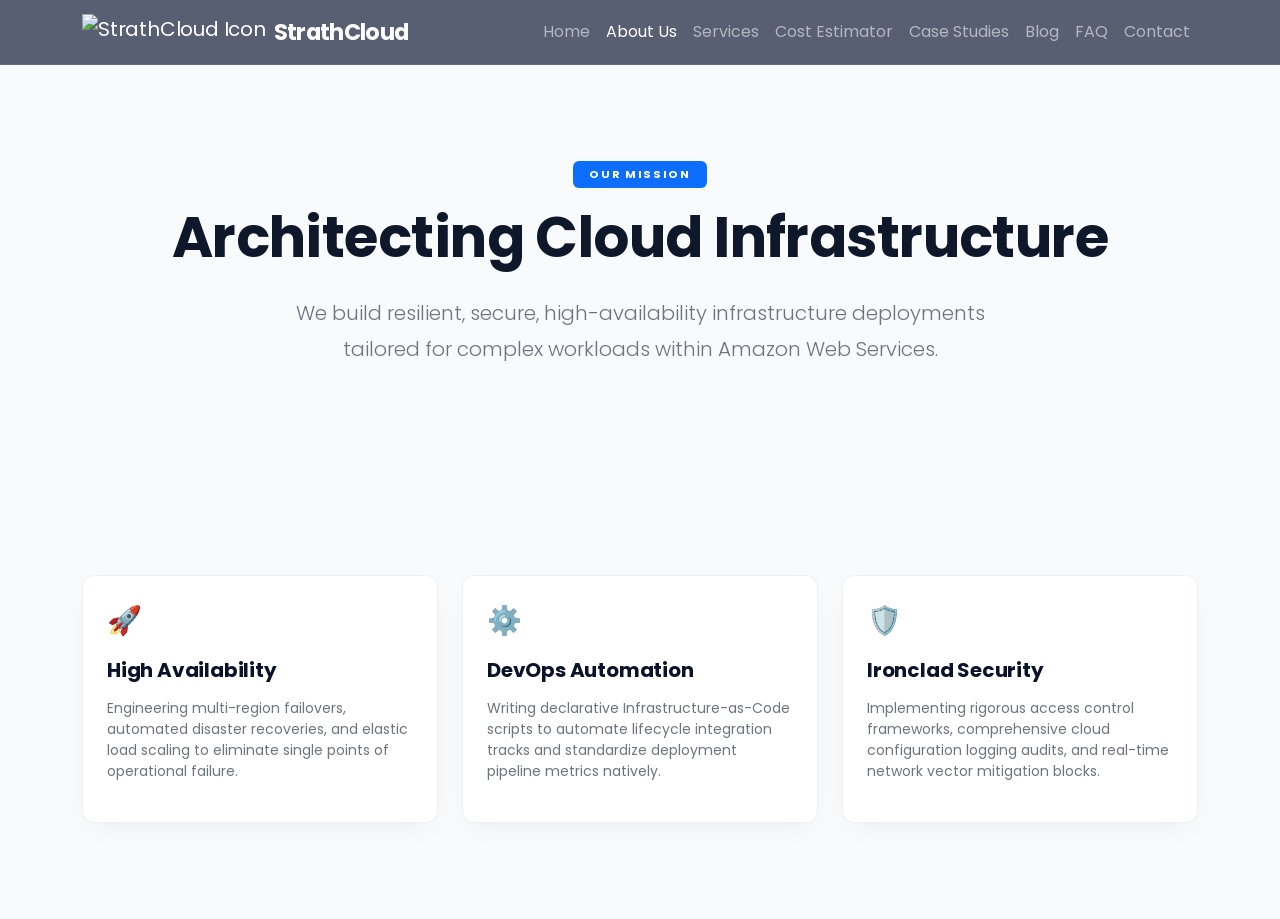
==== pages/about.html @ bdf4755a "feat: html strucuture for the about page" ====
<!DOCTYPE html>
<html lang="en">
<head>
    <meta charset="UTF-8">
    <meta name="viewport" content="width=device-width, initial-scale=1.0">
    <link href="https://cdn.jsdelivr.net/npm/bootstrap@5.3.8/dist/css/bootstrap.min.css" rel="stylesheet" integrity="sha384-sRIl4kxILFvY47J16cr9ZwB07vP4J8+LH7qKQnuqkuIAvNWLzeN8tE5YBujZqJLB" crossorigin="anonymous">
    <link rel="preconnect" href="https://fonts.googleapis.com">
    <link rel="preconnect" href="https://fonts.gstatic.com" crossorigin>
    <link href="https://fonts.googleapis.com/css2?family=Poppins:wght@300;400;500;600;700;800&display=swap" rel="stylesheet">
    <link rel="stylesheet" href="../style.css">
    <title>About Us | StrathCloud</title>
</head>
<body>
    <!-- ==========================================================================
       1. NAVIGATION HEADER BAR (Synced Layout)
       ========================================================================== -->
    <nav class="navbar navbar-expand-lg navbar-dark sticky-top">
        <div class="container">
            <a class="navbar-brand d-flex align-items-center" href="../index.html">
                <!-- Relative path up to root asset folder -->
                <img src="../images/strath-logo-2.png" alt="StrathCloud Icon" class="me-2" style="height: 36px; width: auto;">
                <span class="brand-text">Strath<span class="brand-accent text-primary">Cloud</span></span>
            </a>
            <button class="navbar-toggler" type="button" data-bs-toggle="collapse" data-bs-target="#desktopNavbarLinks">
                <span class="navbar-toggler-icon"></span>
            </button>
            <div class="collapse navbar-collapse" id="desktopNavbarLinks">
                <ul class="navbar-nav ms-auto mb-2 mb-lg-0">
                    <li class="nav-item"><a class="nav-link" href="../index.html">Home</a></li>
                    <li class="nav-item"><a class="nav-link active" href="about.html" aria-current="page">About Us</a></li>
                    <li class="nav-item"><a class="nav-link" href="services.html">Services</a></li>
                    <li class="nav-item"><a class="nav-link" href="calculator.html">Cost Estimator</a></li>
                    <li class="nav-item"><a class="nav-link" href="case-studies.html">Case Studies</a></li>
                    <li class="nav-item"><a class="nav-link" href="blog.html">Blog</a></li>
                    <li class="nav-item"><a class="nav-link" href="faq.html">FAQ</a></li>
                    <li class="nav-item"><a class="nav-link" href="contact.html">Contact</a></li>
                </ul>
            </div>
        </div>
    </nav>
    <!-- ==========================================================================
       2. ABOUT JUMBOTRON HERO HEADER
       ========================================================================== -->
    <header class="about-hero text-center py-5 my-5">
        <div class="container">
            <span class="badge bg-primary px-3 py-2 mb-3 text-uppercase tracking-wider" style="letter-spacing: 0.15em; font-size: 0.7rem;">Our Mission</span>
            <h1 class="display-4 fw-bold mb-4">Architecting Cloud Infrastructure</h1>
            <p class="text-secondary lead mx-auto" style="max-width: 700px; font-weight: 300; line-height: 1.8;">
                We build resilient, secure, high-availability infrastructure deployments tailored for complex workloads within Amazon Web Services.
            </p>
        </div>
    </header>
    <!-- ==========================================================================
       3. CORE PILLARS GRID SECTION
       ========================================================================== -->
    <main class="container my-5 py-5">
        <div class="row g-4 justify-content-center">
            
            <!-- Pillar 1: Engineering -->
            <div class="col-md-4">
                <div class="card bg-secondary bg-opacity-10 border-light border-opacity-10 p-4 h-100 transition-smooth">
                    <div class="pillar-icon mb-3 text-primary fs-3">🚀</div>
                    <h3 class="h5 fw-bold mb-3">High Availability</h3>
                    <p class="text-secondary small line-height-lg">Engineering multi-region failovers, automated disaster recoveries, and elastic load scaling to eliminate single points of operational failure.</p>
                </div>
            </div>

            <!-- Pillar 2: Automation -->
            <div class="col-md-4">
                <div class="card bg-secondary bg-opacity-10 border-light border-opacity-10 p-4 h-100 transition-smooth">
                    <div class="pillar-icon mb-3 text-primary fs-3">⚙️</div>
                    <h3 class="h5 fw-bold mb-3">DevOps Automation</h3>
                    <p class="text-secondary small line-height-lg">Writing declarative Infrastructure-as-Code scripts to automate lifecycle integration tracks and standardize deployment pipeline metrics natively.</p>
                </div>
            </div>

            <!-- Pillar 3: Security -->
            <div class="col-md-4">
                <div class="card bg-secondary bg-opacity-10 border-light border-opacity-10 p-4 h-100 transition-smooth">
                    <div class="pillar-icon mb-3 text-primary fs-3">🛡️</div>
                    <h3 class="h5 fw-bold mb-3">Ironclad Security</h3>
                    <p class="text-secondary small line-height-lg">Implementing rigorous access control frameworks, comprehensive cloud configuration logging audits, and real-time network vector mitigation blocks.</p>
                </div>
            </div>

        </div>
    </main>

    <script src="https://cdn.jsdelivr.net/npm/bootstrap@5.3.8/dist/js/bootstrap.bundle.min.js" integrity="sha384-ENjdO4Dr2bkBIFxQpeoTz1HIcje39Wm4jDKdf19U8gI4ddQ3GYNS7NTKfAdVQSZe" crossorigin="anonymous"></script>
</body>
</html>
---- style.css ----
/* ==========================================================================
   1. DESIGN TOKENS (Variables)
   ========================================================================== */
:root {
    /* Exact Logo Color Extractions */
    --brand-primary: #FFFFFF;       /* Bright Sky Blue from top of the cloud */
    --brand-accent: #00ffe2;        /* Neon Lime Green from the arrow */
    --brand-teal: #00E5FF;          /* Electric Teal from the bottom right of the cloud */
    --brand-dark: #0B132B;          /* Premium Midnight Blue from your logo background */
    
    /* UI Neutrals */
    --brand-light: #f8fafc;         
    --text-main: #0f172a;           
    --card-shadow: 0 10px 30px -15px rgba(11, 19, 43, 0.1);
    --transition-smooth: all 0.25s cubic-bezier(0.4, 0, 0.2, 1);
}
/* ==========================================================================
   2. GLOBAL BODY RESETS & TYPOGRAPHY MATRIX
   ========================================================================== */
body {
    font-family: 'Poppins', -apple-system, BlinkMacSystemFont, sans-serif;
    color: var(--text-main);
    background-color: var(--brand-light);
    display: flex;
    flex-direction: column;
    min-height: 100vh;
}

/* Force headings and branding text to use Poppins with crisp tech tracking */
h1, h2, h3, h4, h5, h6, .navbar-brand, .brand-text {
    font-family: 'Poppins', -apple-system, sans-serif;
    letter-spacing: -0.01em; /* Poppins tracks beautifully with a very slight negative letter-spacing */
}

/* ==========================================================================
   3. MODERN TRANSPARENT NAVBAR (Clean Responsive Grid Layout)
   ========================================================================== */
.navbar {
    background: rgba(13, 21, 50, 0.68) !important; /* Rich opaque midnight tint matching your logo */
    border-bottom: 1px solid rgba(255, 255, 255, 0.08) !important;
    backdrop-filter: blur(12px) !important; 
    -webkit-backdrop-filter: blur(12px) !important; 
    margin-bottom: 0 !important;
    padding: 0.75rem 0 !important; /* Clean vertical spacing padding */
}

/* Perfect alignment wrapper inside the navbar row */
.navbar > .container {
    display: flex !important;
    align-items: center !important;
    justify-content: space-between !important;
    flex-wrap: nowrap !important; /* Absolutely prevents items from dropping to a new line */
}

/* Control your brand image footprint cleanly */
.navbar-brand {
    display: flex !important;
    align-items: center !important;
    padding: 0 !important;
    margin-right: 1.5rem !important;
}

/* ==========================================================================
   HYBRID BRAND LOGO & TEXT TYPOGRAPHY
   ========================================================================== */

/* 1. Ensure the icon stays slim and doesn't stretch the header */
.navbar-brand img {
    height: 36px !important;    /* Clean, professional desktop height */
    width: auto !important;
    object-fit: contain;
}

/* 2. Style the "Strath" text base */
.navbar-brand .brand-text {
    font-family: 'Poppins', -apple-system, BlinkMacSystemFont, sans-serif;
    font-weight: 700;
    font-size: 1.4rem;
    letter-spacing: -0.03em;    /* Tight modern kerning */
    color: #ffffff;             /* Crisp clean white */
    display: inline-block;
    line-height: 1;
}

/* 3. Style the "Cloud" accent text using your logo's sky blue token */
.navbar-brand .brand-accent {
    color: var(--brand-primary) !important; /* Matches the bright blue #0088FF from your cloud */
}

/* 4. Subtle hover interaction for the entire logo group */
.navbar-brand:hover .brand-text {
    text-shadow: 0 0 15px rgba(0, 136, 255, 0.3);
}
/* ==========================================================================
   4. CUSTOM HERO BANNER 
   ========================================================================== */
.hero-banner {
    /* Flows from the logo's deep midnight into a slightly lighter slate dark */
    /*background: linear-gradient(180deg, #0B132B 0%, #111E38 100%) !important;*/
    background: #0d1532 !important;
    margin-top: -72px; 
    padding: calc(72px + 6rem) 0 6rem 0 !important;  
    border-bottom: 1px solid rgba(255, 255, 255, 0.05);
}

/* Make your headline text gradient use the new electric teal */
.hero-banner h1 {
    font-size: 3.5rem !important;
    background: linear-gradient(120deg, #ffffff 40%, var(--brand-teal) 100%);
    -webkit-background-clip: text;
    -webkit-text-fill-color: transparent;
}
/* Highly readable description layout */
.hero-banner .text-secondary {
    color: #cbd5e1 !important; 
    font-size: 1.25rem;
    font-weight: 300;
    max-width: 700px;
    margin: 1.5rem auto !important;
    line-height: 1.6;
}
/* ==========================================================================
   HERO AESTHETIC POLISH (Safe Bootstrap-Variable Alignment)
   ========================================================================== */

/* 1. Target elements specifically inside the hero section to protect global styles */
.hero-banner .btn, 
.hero-banner .badge { 
    /* Overriding Bootstrap variables naturally changes the component look safely */
    --bs-btn-border-radius: 4px;
    --bs-badge-border-radius: 4px;
    border-radius: 4px;
}

/* 2. Style the "Next-Gen Architecture" pill badge natively */
.hero-banner .badge {
    text-transform: uppercase;
    letter-spacing: 0.15em;
    font-size: 0.72rem;
    font-weight: 700;
    padding: 0.6em 1em; /* Bootstrap uses 'em' padding tracking inside buttons and badges */
}

/* 3. Elevate the Outline Button using its native Bootstrap structure */
.hero-banner .btn-outline-light {
    border-width: 1.5px;
    background-color: rgba(255, 255, 255, 0.03);
    transition: transform 0.25s ease, background-color 0.25s ease, border-color 0.25s ease, box-shadow 0.25s ease;
}

.hero-banner .btn-outline-light:hover {
    background-color: #ffffff;
    border-color: #ffffff;
    color: #0b132b; /* Contrast dark midnight blue shade text */
    transform: translateY(-2px);
    box-shadow: 0 10px 20px rgba(255, 255, 255, 0.1);
}

/* Ensure smooth tracking animations for the primary button layout as well */
.hero-banner .btn-primary {
    transition: transform 0.25s ease, background-color 0.25s ease, border-color 0.25s ease, box-shadow 0.25s ease;
}
.hero-banner .btn-primary:hover {
    transform: translateY(-2px);
}

/* 4. Increase heading negative space natively */
.hero-banner h1 {
    margin-top: 1.5rem;
    margin-bottom: 2rem;
    line-height: 1.25;
}

/* 5. Constrain paragraph text width using Bootstrap layout spacing controls */
.hero-banner .text-secondary.lead {
    line-height: 1.8;
    margin-bottom: 3rem;
    max-width: 620px;
    /* Uses automatic margin distribution to stay perfectly centered within Bootstrap container rows */
    margin-left: auto;  
    margin-right: auto; 
}

/* ==========================================================================
   5. PREMIUM CARD INTERACTIONS
   ========================================================================== */
.card {
    box-shadow: var(--card-shadow);
    background-color: #ffffff !important;
    /* Clean, soft border using your muted blue-gray so it isn't harsh */
    border: 1px solid rgba(106, 137, 167, 0.12) !important; 
    border-radius: 12px !important; 
    transition: var(--transition-smooth);
}

/* Smooth micro-interaction physical hover drift */
.card:hover {
    transform: translateY(-6px);
    /* Soft shadow using your brand-dark token */
    box-shadow: 0 12px 20px -3px rgba(11, 19, 43, 0.12);
    
    /* SWITCHES BORDER FROM BLUE TO GREEN ON HOVER: */
    border-color: var(--brand-accent) !important; 
}

/* If you have any text icons inside the cards that you want green by default: */
.card .text-primary {
    color: var(--brand-accent) !important;
}

.card h3 {
    color: var(--brand-dark);
    font-size: 1.25rem;
}

/* ==========================================================================
   6. RESPONSIVE MEDIA QUERIES (Offcanvas Sidebar Hardening)
   ========================================================================== */
@media (max-width: 991.98px) {
    .offcanvas.text-bg-dark {
        background-color: #1e2730 !important;
        backdrop-filter: none !important;
        -webkit-backdrop-filter: none !important;
    }
    
    .offcanvas-body .navbar-nav {
        display: flex !important;
        flex-direction: column !important;
        gap: 0.5rem !important;
        padding-top: 1rem !important;
    }
}
/* ==========================================================================
   OFFCANVAS MASTER RESET 
   ========================================================================== */

/* 1. Ensure the drawer stays hidden by default until the script calls it */
.offcanvas:not(.show) {
    visibility: hidden !important;
    transform: translateX(100%) !important; /* Forces it completely off-screen to the right */
}

/* 2. When the user taps the button, let Bootstrap slide it into view smoothly */
.offcanvas.show {
    visibility: visible !important;
    transform: translateX(0) !important;
    background-color: #1a2229 !important; /* Keeps it a solid, rich dark tone */
    box-shadow: -10px 0 30px rgba(0, 0, 0, 0.4) !important;
}

/* 3. Completely block the mobile menu from showing up on large screens */
@media (min-width: 992px) {
    .offcanvas {
        display: none !important;
    }
}
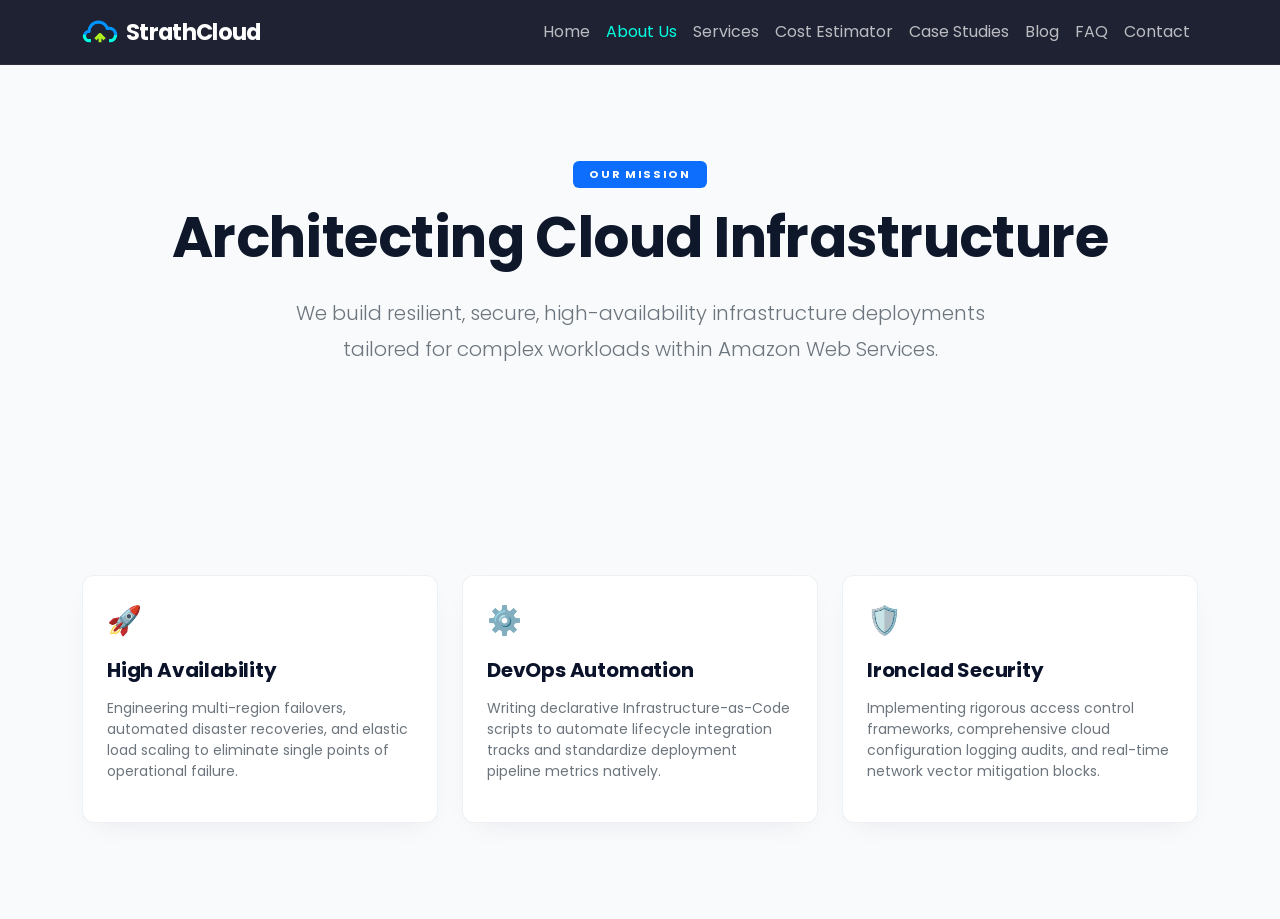
==== commit 303d7b26: "style: fix header layout stacking and refine mobile navigation menu" ====
--- a/pages/about.html
+++ b/pages/about.html
@@ -18,7 +18,7 @@
         <div class="container">
             <a class="navbar-brand d-flex align-items-center" href="../index.html">
                 <!-- Relative path up to root asset folder -->
-                <img src="../images/strath-logo-2.png" alt="StrathCloud Icon" class="me-2" style="height: 36px; width: auto;">
+                <img src="../images/strath-cloud-2.png" alt="StrathCloud Icon" class="me-2" style="height: 36px; width: auto;">
                 <span class="brand-text">Strath<span class="brand-accent text-primary">Cloud</span></span>
             </a>
             <button class="navbar-toggler" type="button" data-bs-toggle="collapse" data-bs-target="#desktopNavbarLinks">
--- a/style.css
+++ b/style.css
@@ -1,256 +1,226 @@
-/* ==========================================================================
-   1. DESIGN TOKENS (Variables)
-   ========================================================================== */
-:root {
-    /* Exact Logo Color Extractions */
-    --brand-primary: #FFFFFF;       /* Bright Sky Blue from top of the cloud */
-    --brand-accent: #00ffe2;        /* Neon Lime Green from the arrow */
-    --brand-teal: #00E5FF;          /* Electric Teal from the bottom right of the cloud */
-    --brand-dark: #0B132B;          /* Premium Midnight Blue from your logo background */
-    
-    /* UI Neutrals */
-    --brand-light: #f8fafc;         
-    --text-main: #0f172a;           
-    --card-shadow: 0 10px 30px -15px rgba(11, 19, 43, 0.1);
-    --transition-smooth: all 0.25s cubic-bezier(0.4, 0, 0.2, 1);
+/* ========================================================================== 
+   1. DESIGN TOKENS (Variables) 
+   ========================================================================== */ 
+:root { 
+  /* Exact Logo Color Extractions */ 
+  --brand-primary: #FFFFFF; /* Note: Change this hex value if you want a Sky Blue brand anchor instead of White */
+  --brand-accent: #00ffe2;  /* Neon Lime Green from the arrow */ 
+  --brand-teal: #00E5FF;    /* Electric Teal from the bottom right of the cloud */ 
+  --brand-dark: #0B132B;    /* Premium Midnight Blue from your logo background */ 
+  
+  /* UI Neutrals */ 
+  --brand-light: #f8fafc; 
+  --text-main: #0f172a; 
+  --card-shadow: 0 10px 30px -15px rgba(11, 19, 43, 0.1); 
+  --transition-smooth: all 0.25s cubic-bezier(0.4, 0, 0.2, 1); 
+} 
+
+/* ========================================================================== 
+   2. GLOBAL BODY RESETS & TYPOGRAPHY MATRIX 
+   ========================================================================== */ 
+body { 
+  font-family: 'Poppins', -apple-system, BlinkMacSystemFont, sans-serif; 
+  color: var(--text-main); 
+  background-color: var(--brand-light); 
+  display: flex; 
+  flex-direction: column; 
+  min-height: 100vh; 
+} 
+
+/* Force headings and branding text to use Poppins with crisp tech tracking */ 
+h1, h2, h3, h4, h5, h6, .navbar-brand, .brand-text { 
+  font-family: 'Poppins', -apple-system, sans-serif; 
+  letter-spacing: -0.01em; 
+} 
+
+/* ========================================================================== 
+   3. MODERN TRANSPARENT NAVBAR (Clean Responsive Grid Layout) 
+   ========================================================================== */ 
+.navbar { 
+  background: rgba(7, 11, 28, 0.9) !important; 
+  border-bottom: 1px solid rgba(255, 255, 255, 0.05) !important; 
+  backdrop-filter: blur(12px) !important; 
+  -webkit-backdrop-filter: blur(12px) !important; 
+  margin-bottom: 0 !important; 
+  padding: 0.75rem 0 !important; 
+  
+  /* DEBUG 1 FIXED: Added explicit relative positioning and z-index stack layer anchor */
+  position: relative;
+  z-index: 1030;
+} 
+
+/* Perfect alignment wrapper inside the navbar row */ 
+.navbar > .container { 
+  display: flex !important; 
+  align-items: center !important; 
+  justify-content: space-between !important; 
+  flex-wrap: nowrap !important; 
+} 
+
+/* Control your brand image footprint cleanly */ 
+.navbar-brand { 
+  display: flex !important; 
+  align-items: center !important; 
+  padding: 0 !important; 
+  margin-right: 1.5rem !important; 
+} 
+
+/* ========================================================================== 
+   HYBRID BRAND LOGO & TEXT TYPOGRAPHY 
+   ========================================================================== */ 
+.navbar-brand img { 
+  height: 36px !important; 
+  width: auto !important; 
+  object-fit: contain; 
+} 
+
+.navbar-brand .brand-text { 
+  font-family: 'Poppins', -apple-system, BlinkMacSystemFont, sans-serif; 
+  font-weight: 700; 
+  font-size: 1.4rem; 
+  letter-spacing: -0.03em; 
+  color: #ffffff; 
+  display: inline-block; 
+  line-height: 1; 
+} 
+
+.navbar-brand .brand-accent { 
+  color: var(--brand-primary) !important; 
+} 
+
+.navbar-brand:hover .brand-text { 
+  text-shadow: 0 0 15px rgba(0, 136, 255, 0.3); 
+} 
+
+/* DEBUG 2 FIXED: Strengthened selector specificity for desktop navigation links */
+.navbar .navbar-nav .nav-link { 
+  color: rgba(255, 255, 255, 0.7) !important; 
+} 
+
+.navbar .navbar-nav .nav-link:hover,
+.navbar .navbar-nav .nav-link.active { 
+  color: #00ffe2 !important; 
+} 
+
+/* ========================================================================== 
+   4. CUSTOM HERO BANNER 
+   ========================================================================== */ 
+.hero-banner { 
+  background: #0d1532 !important; 
+  margin-top: -72px; 
+  padding: calc(72px + 6rem) 0 6rem 0 !important; 
+  border-bottom: 1px solid rgba(255, 255, 255, 0.05); 
+} 
+
+.hero-banner h1 { 
+  font-size: 3.5rem !important; 
+  background: linear-gradient(120deg, #ffffff 40%, var(--brand-teal) 100%); 
+  -webkit-background-clip: text; 
+  -webkit-text-fill-color: transparent; 
+} 
+
+.hero-banner .text-secondary { 
+  color: #cbd5e1 !important; 
+  font-size: 1.25rem; 
+  font-weight: 300; 
+  max-width: 700px; 
+  margin: 1.5rem auto !important; 
+  line-height: 1.6; 
+} 
+
+/* ========================================================================== 
+   HERO AESTHETIC POLISH (Safe Bootstrap-Variable Alignment) 
+   ========================================================================== */ 
+.hero-banner .btn, .hero-banner .badge { 
+  --bs-btn-border-radius: 4px; 
+  --bs-badge-border-radius: 4px; 
+  border-radius: 4px; 
+} 
+
+.hero-banner .badge { 
+  text-transform: uppercase; 
+  letter-spacing: 0.15em; 
+  font-size: 0.72rem; 
+  font-weight: 700; 
+  padding: 0.6em 1em; 
+} 
+
+.hero-banner .btn-outline-light { 
+  border-width: 1.5px; 
+  background-color: rgba(255, 255, 255, 0.03); 
+  transition: transform 0.25s ease, background-color 0.25s ease, border-color 0.25s ease, box-shadow 0.25s ease; 
+} 
+
+.hero-banner .btn-outline-light:hover { 
+  background-color: #ffffff; 
+  border-color: #ffffff; 
+  color: #0b132b; 
+  transform: translateY(-2px); 
+  box-shadow: 0 10px 20px rgba(255, 255, 255, 0.1); 
+} 
+
+.hero-banner .btn-primary { 
+  transition: transform 0.25s ease, background-color 0.25s ease, border-color 0.25s ease, box-shadow 0.25s ease; 
+} 
+
+.hero-banner .btn-primary:hover { 
+  transform: translateY(-2px); 
+} 
+
+.hero-banner h1 { 
+  margin-top: 1.5rem; 
+  margin-bottom: 2rem; 
+  line-height: 1.25; 
+} 
+
+.hero-banner .text-secondary.lead { 
+  line-height: 1.8; 
+  margin-bottom: 3rem; 
+  max-width: 620px; 
+  margin-left: auto; 
+  margin-right: auto; 
+} 
+
+/* ========================================================================== 
+   5. PREMIUM CARD INTERACTIONS 
+   ========================================================================== */ 
+.card { 
+  box-shadow: var(--card-shadow); 
+  background-color: #ffffff !important; 
+  border: 1px solid rgba(106, 137, 167, 0.12) !important; 
+  border-radius: 12px !important; 
+  transition: var(--transition-smooth); 
+} 
+
+.card:hover { 
+  transform: translateY(-6px); 
+  box-shadow: 0 12px 20px -3px rgba(11, 19, 43, 0.12); 
+  border-color: var(--brand-accent) !important; 
+} 
+
+.card .text-primary { 
+  color: var(--brand-accent) !important; 
+} 
+
+.card h3 { 
+  color: var(--brand-dark); 
+  font-size: 1.25rem; 
+} 
+
+/* ========================================================================== 
+   6. RESPONSIVE MEDIA QUERIES (Offcanvas Sidebar Hardening) 
+   ========================================================================== */ 
+@media (max-width: 991.98px) { 
+  /* DEBUG 3 FIXED: Removed the destructive visibility overrides that broke Bootstrap's transitions */
+  .offcanvas.text-bg-dark { 
+    background-color: #111a36 !important; /* Tinted to your deep brand tone */
+    backdrop-filter: none !important; 
+    -webkit-backdrop-filter: none !important; 
+  } 
+  .offcanvas-body .navbar-nav { 
+    display: flex !important; 
+    flex-direction: column !important; 
+    gap: 0.5rem !important; 
+    padding-top: 1rem !important; 
+  } 
 }
-/* ==========================================================================
-   2. GLOBAL BODY RESETS & TYPOGRAPHY MATRIX
-   ========================================================================== */
-body {
-    font-family: 'Poppins', -apple-system, BlinkMacSystemFont, sans-serif;
-    color: var(--text-main);
-    background-color: var(--brand-light);
-    display: flex;
-    flex-direction: column;
-    min-height: 100vh;
-}
-
-/* Force headings and branding text to use Poppins with crisp tech tracking */
-h1, h2, h3, h4, h5, h6, .navbar-brand, .brand-text {
-    font-family: 'Poppins', -apple-system, sans-serif;
-    letter-spacing: -0.01em; /* Poppins tracks beautifully with a very slight negative letter-spacing */
-}
-
-/* ==========================================================================
-   3. MODERN TRANSPARENT NAVBAR (Clean Responsive Grid Layout)
-   ========================================================================== */
-.navbar {
-    background: rgba(13, 21, 50, 0.68) !important; /* Rich opaque midnight tint matching your logo */
-    border-bottom: 1px solid rgba(255, 255, 255, 0.08) !important;
-    backdrop-filter: blur(12px) !important; 
-    -webkit-backdrop-filter: blur(12px) !important; 
-    margin-bottom: 0 !important;
-    padding: 0.75rem 0 !important; /* Clean vertical spacing padding */
-}
-
-/* Perfect alignment wrapper inside the navbar row */
-.navbar > .container {
-    display: flex !important;
-    align-items: center !important;
-    justify-content: space-between !important;
-    flex-wrap: nowrap !important; /* Absolutely prevents items from dropping to a new line */
-}
-
-/* Control your brand image footprint cleanly */
-.navbar-brand {
-    display: flex !important;
-    align-items: center !important;
-    padding: 0 !important;
-    margin-right: 1.5rem !important;
-}
-
-/* ==========================================================================
-   HYBRID BRAND LOGO & TEXT TYPOGRAPHY
-   ========================================================================== */
-
-/* 1. Ensure the icon stays slim and doesn't stretch the header */
-.navbar-brand img {
-    height: 36px !important;    /* Clean, professional desktop height */
-    width: auto !important;
-    object-fit: contain;
-}
-
-/* 2. Style the "Strath" text base */
-.navbar-brand .brand-text {
-    font-family: 'Poppins', -apple-system, BlinkMacSystemFont, sans-serif;
-    font-weight: 700;
-    font-size: 1.4rem;
-    letter-spacing: -0.03em;    /* Tight modern kerning */
-    color: #ffffff;             /* Crisp clean white */
-    display: inline-block;
-    line-height: 1;
-}
-
-/* 3. Style the "Cloud" accent text using your logo's sky blue token */
-.navbar-brand .brand-accent {
-    color: var(--brand-primary) !important; /* Matches the bright blue #0088FF from your cloud */
-}
-
-/* 4. Subtle hover interaction for the entire logo group */
-.navbar-brand:hover .brand-text {
-    text-shadow: 0 0 15px rgba(0, 136, 255, 0.3);
-}
-/* ==========================================================================
-   4. CUSTOM HERO BANNER 
-   ========================================================================== */
-.hero-banner {
-    /* Flows from the logo's deep midnight into a slightly lighter slate dark */
-    /*background: linear-gradient(180deg, #0B132B 0%, #111E38 100%) !important;*/
-    background: #0d1532 !important;
-    margin-top: -72px; 
-    padding: calc(72px + 6rem) 0 6rem 0 !important;  
-    border-bottom: 1px solid rgba(255, 255, 255, 0.05);
-}
-
-/* Make your headline text gradient use the new electric teal */
-.hero-banner h1 {
-    font-size: 3.5rem !important;
-    background: linear-gradient(120deg, #ffffff 40%, var(--brand-teal) 100%);
-    -webkit-background-clip: text;
-    -webkit-text-fill-color: transparent;
-}
-/* Highly readable description layout */
-.hero-banner .text-secondary {
-    color: #cbd5e1 !important; 
-    font-size: 1.25rem;
-    font-weight: 300;
-    max-width: 700px;
-    margin: 1.5rem auto !important;
-    line-height: 1.6;
-}
-/* ==========================================================================
-   HERO AESTHETIC POLISH (Safe Bootstrap-Variable Alignment)
-   ========================================================================== */
-
-/* 1. Target elements specifically inside the hero section to protect global styles */
-.hero-banner .btn, 
-.hero-banner .badge { 
-    /* Overriding Bootstrap variables naturally changes the component look safely */
-    --bs-btn-border-radius: 4px;
-    --bs-badge-border-radius: 4px;
-    border-radius: 4px;
-}
-
-/* 2. Style the "Next-Gen Architecture" pill badge natively */
-.hero-banner .badge {
-    text-transform: uppercase;
-    letter-spacing: 0.15em;
-    font-size: 0.72rem;
-    font-weight: 700;
-    padding: 0.6em 1em; /* Bootstrap uses 'em' padding tracking inside buttons and badges */
-}
-
-/* 3. Elevate the Outline Button using its native Bootstrap structure */
-.hero-banner .btn-outline-light {
-    border-width: 1.5px;
-    background-color: rgba(255, 255, 255, 0.03);
-    transition: transform 0.25s ease, background-color 0.25s ease, border-color 0.25s ease, box-shadow 0.25s ease;
-}
-
-.hero-banner .btn-outline-light:hover {
-    background-color: #ffffff;
-    border-color: #ffffff;
-    color: #0b132b; /* Contrast dark midnight blue shade text */
-    transform: translateY(-2px);
-    box-shadow: 0 10px 20px rgba(255, 255, 255, 0.1);
-}
-
-/* Ensure smooth tracking animations for the primary button layout as well */
-.hero-banner .btn-primary {
-    transition: transform 0.25s ease, background-color 0.25s ease, border-color 0.25s ease, box-shadow 0.25s ease;
-}
-.hero-banner .btn-primary:hover {
-    transform: translateY(-2px);
-}
-
-/* 4. Increase heading negative space natively */
-.hero-banner h1 {
-    margin-top: 1.5rem;
-    margin-bottom: 2rem;
-    line-height: 1.25;
-}
-
-/* 5. Constrain paragraph text width using Bootstrap layout spacing controls */
-.hero-banner .text-secondary.lead {
-    line-height: 1.8;
-    margin-bottom: 3rem;
-    max-width: 620px;
-    /* Uses automatic margin distribution to stay perfectly centered within Bootstrap container rows */
-    margin-left: auto;  
-    margin-right: auto; 
-}
-
-/* ==========================================================================
-   5. PREMIUM CARD INTERACTIONS
-   ========================================================================== */
-.card {
-    box-shadow: var(--card-shadow);
-    background-color: #ffffff !important;
-    /* Clean, soft border using your muted blue-gray so it isn't harsh */
-    border: 1px solid rgba(106, 137, 167, 0.12) !important; 
-    border-radius: 12px !important; 
-    transition: var(--transition-smooth);
-}
-
-/* Smooth micro-interaction physical hover drift */
-.card:hover {
-    transform: translateY(-6px);
-    /* Soft shadow using your brand-dark token */
-    box-shadow: 0 12px 20px -3px rgba(11, 19, 43, 0.12);
-    
-    /* SWITCHES BORDER FROM BLUE TO GREEN ON HOVER: */
-    border-color: var(--brand-accent) !important; 
-}
-
-/* If you have any text icons inside the cards that you want green by default: */
-.card .text-primary {
-    color: var(--brand-accent) !important;
-}
-
-.card h3 {
-    color: var(--brand-dark);
-    font-size: 1.25rem;
-}
-
-/* ==========================================================================
-   6. RESPONSIVE MEDIA QUERIES (Offcanvas Sidebar Hardening)
-   ========================================================================== */
-@media (max-width: 991.98px) {
-    .offcanvas.text-bg-dark {
-        background-color: #1e2730 !important;
-        backdrop-filter: none !important;
-        -webkit-backdrop-filter: none !important;
-    }
-    
-    .offcanvas-body .navbar-nav {
-        display: flex !important;
-        flex-direction: column !important;
-        gap: 0.5rem !important;
-        padding-top: 1rem !important;
-    }
-}
-/* ==========================================================================
-   OFFCANVAS MASTER RESET 
-   ========================================================================== */
-
-/* 1. Ensure the drawer stays hidden by default until the script calls it */
-.offcanvas:not(.show) {
-    visibility: hidden !important;
-    transform: translateX(100%) !important; /* Forces it completely off-screen to the right */
-}
-
-/* 2. When the user taps the button, let Bootstrap slide it into view smoothly */
-.offcanvas.show {
-    visibility: visible !important;
-    transform: translateX(0) !important;
-    background-color: #1a2229 !important; /* Keeps it a solid, rich dark tone */
-    box-shadow: -10px 0 30px rgba(0, 0, 0, 0.4) !important;
-}
-
-/* 3. Completely block the mobile menu from showing up on large screens */
-@media (min-width: 992px) {
-    .offcanvas {
-        display: none !important;
-    }
-}
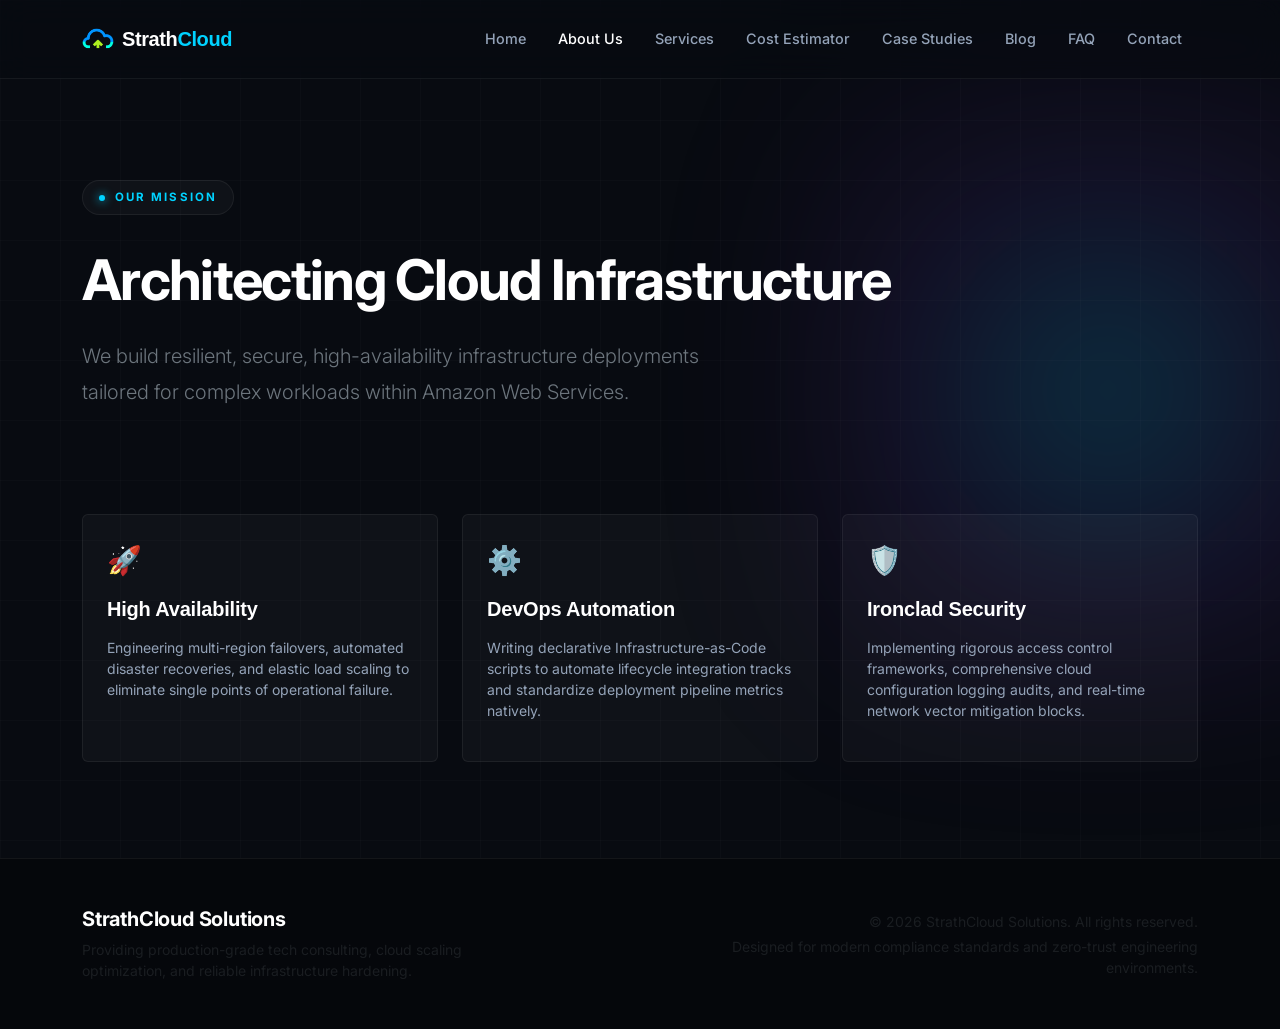
==== commit 9466fce8: "feat: update about page layout and enhance navigation with offcanvas menu for about us page" ====
--- a/pages/about.html
+++ b/pages/about.html
@@ -3,28 +3,34 @@
 <head>
     <meta charset="UTF-8">
     <meta name="viewport" content="width=device-width, initial-scale=1.0">
-    <link href="https://cdn.jsdelivr.net/npm/bootstrap@5.3.8/dist/css/bootstrap.min.css" rel="stylesheet" integrity="sha384-sRIl4kxILFvY47J16cr9ZwB07vP4J8+LH7qKQnuqkuIAvNWLzeN8tE5YBujZqJLB" crossorigin="anonymous">
+    <title>About Us | StrathCloud</title>
+    
+    <link href="https://cdn.jsdelivr.net/npm/bootstrap@5.3.3/dist/css/bootstrap.min.css" rel="stylesheet">
+    
+    <link href="https://api.fontshare.com/v2/css?f[]=satoshi@900,700,500&display=swap" rel="stylesheet">
     <link rel="preconnect" href="https://fonts.googleapis.com">
     <link rel="preconnect" href="https://fonts.gstatic.com" crossorigin>
-    <link href="https://fonts.googleapis.com/css2?family=Poppins:wght@300;400;500;600;700;800&display=swap" rel="stylesheet">
+    <link href="https://fonts.googleapis.com/css2?family=Inter:wght@300;400;500&display=swap" rel="stylesheet">
+    
     <link rel="stylesheet" href="../style.css">
-    <title>About Us | StrathCloud</title>
 </head>
 <body>
-    <!-- ==========================================================================
-       1. NAVIGATION HEADER BAR (Synced Layout)
-       ========================================================================== -->
-    <nav class="navbar navbar-expand-lg navbar-dark sticky-top">
+
+    <div class="grid-overlay"></div>
+    <div class="mesh-blob-1"></div>
+
+    <nav class="navbar navbar-expand-lg navbar-dark fixed-top">
         <div class="container">
             <a class="navbar-brand d-flex align-items-center" href="../index.html">
-                <!-- Relative path up to root asset folder -->
-                <img src="../images/strath-cloud-2.png" alt="StrathCloud Icon" class="me-2" style="height: 36px; width: auto;">
-                <span class="brand-text">Strath<span class="brand-accent text-primary">Cloud</span></span>
+                <img src="../images/strath-cloud-2.png" alt="" class="me-2">
+                <span class="brand-text">Strath<span class="brand-accent">Cloud</span></span>
             </a>
-            <button class="navbar-toggler" type="button" data-bs-toggle="collapse" data-bs-target="#desktopNavbarLinks">
+            
+            <button class="navbar-toggler border-0 shadow-none" type="button" data-bs-toggle="offcanvas" data-bs-target="#strathCloudMenu">
                 <span class="navbar-toggler-icon"></span>
             </button>
-            <div class="collapse navbar-collapse" id="desktopNavbarLinks">
+             
+            <div class="collapse navbar-collapse d-none d-lg-flex" id="desktopNavbarLinks">
                 <ul class="navbar-nav ms-auto mb-2 mb-lg-0">
                     <li class="nav-item"><a class="nav-link" href="../index.html">Home</a></li>
                     <li class="nav-item"><a class="nav-link active" href="about.html" aria-current="page">About Us</a></li>
@@ -38,54 +44,83 @@
             </div>
         </div>
     </nav>
-    <!-- ==========================================================================
-       2. ABOUT JUMBOTRON HERO HEADER
-       ========================================================================== -->
-    <header class="about-hero text-center py-5 my-5">
-        <div class="container">
-            <span class="badge bg-primary px-3 py-2 mb-3 text-uppercase tracking-wider" style="letter-spacing: 0.15em; font-size: 0.7rem;">Our Mission</span>
-            <h1 class="display-4 fw-bold mb-4">Architecting Cloud Infrastructure</h1>
-            <p class="text-secondary lead mx-auto" style="max-width: 700px; font-weight: 300; line-height: 1.8;">
-                We build resilient, secure, high-availability infrastructure deployments tailored for complex workloads within Amazon Web Services.
-            </p>
+
+    <div class="offcanvas offcanvas-end text-bg-dark" tabindex="-1" id="strathCloudMenu">
+        <div class="offcanvas-header border-bottom border-secondary border-opacity-20">
+            <h5 class="offcanvas-title fw-bold">StrathCloud Navigation</h5>
+            <button type="button" class="btn-close btn-close-white shadow-none" data-bs-dismiss="offcanvas"></button>
         </div>
+        <div class="offcanvas-body">
+            <ul class="navbar-nav">
+                <li class="nav-item"><a class="nav-link" href="../index.html">Home</a></li>
+                <li class="nav-item"><a class="nav-link active" href="about.html">About Us</a></li>
+                <li class="nav-item"><a class="nav-link" href="services.html">Services</a></li>
+                <li class="nav-item"><a class="nav-link" href="calculator.html">Cost Estimator</a></li>
+                <li class="nav-item"><a class="nav-link" href="case-studies.html">Case Studies</a></li>
+                <li class="nav-item"><a class="nav-link" href="blog.html">Blog</a></li>
+                <li class="nav-item"><a class="nav-link" href="faq.html">FAQ</a></li>
+                <li class="nav-item"><a class="nav-link" href="contact.html">Contact</a></li>
+            </ul>
+        </div>
+    </div>
+
+    <header class="container" style="padding-top: 180px; padding-bottom: 40px; position: relative; z-index: 10;">
+        <div class="micro-capsule-badge">
+            <div class="pulse-dot"></div>
+            Our Mission
+        </div>
+        <h1 class="display-4 fw-bold text-white mb-4" style="font-family: var(--font-display); letter-spacing: -0.03em;">Architecting Cloud Infrastructure</h1>
+        <p class="text-secondary lead" style="max-width: 680px; font-weight: 300; line-height: 1.8;">
+            We build resilient, secure, high-availability infrastructure deployments tailored for complex workloads within Amazon Web Services.
+        </p>
     </header>
-    <!-- ==========================================================================
-       3. CORE PILLARS GRID SECTION
-       ========================================================================== -->
-    <main class="container my-5 py-5">
+
+    <main class="container my-5 pb-5 position-relative" style="z-index: 10;">
         <div class="row g-4 justify-content-center">
             
-            <!-- Pillar 1: Engineering -->
             <div class="col-md-4">
-                <div class="card bg-secondary bg-opacity-10 border-light border-opacity-10 p-4 h-100 transition-smooth">
-                    <div class="pillar-icon mb-3 text-primary fs-3">🚀</div>
-                    <h3 class="h5 fw-bold mb-3">High Availability</h3>
-                    <p class="text-secondary small line-height-lg">Engineering multi-region failovers, automated disaster recoveries, and elastic load scaling to eliminate single points of operational failure.</p>
+                <div class="card h-100 p-4 border-0">
+                    <div class="mb-3 text-primary fs-3">🚀</div>
+                    <h3 class="fw-bold mb-3">High Availability</h3>
+                    <p class="text-secondary small">Engineering multi-region failovers, automated disaster recoveries, and elastic load scaling to eliminate single points of operational failure.</p>
                 </div>
             </div>
 
-            <!-- Pillar 2: Automation -->
             <div class="col-md-4">
-                <div class="card bg-secondary bg-opacity-10 border-light border-opacity-10 p-4 h-100 transition-smooth">
-                    <div class="pillar-icon mb-3 text-primary fs-3">⚙️</div>
-                    <h3 class="h5 fw-bold mb-3">DevOps Automation</h3>
-                    <p class="text-secondary small line-height-lg">Writing declarative Infrastructure-as-Code scripts to automate lifecycle integration tracks and standardize deployment pipeline metrics natively.</p>
+                <div class="card h-100 p-4 border-0">
+                    <div class="mb-3 text-primary fs-3">⚙️</div>
+                    <h3 class="fw-bold mb-3">DevOps Automation</h3>
+                    <p class="text-secondary small">Writing declarative Infrastructure-as-Code scripts to automate lifecycle integration tracks and standardize deployment pipeline metrics natively.</p>
                 </div>
             </div>
 
-            <!-- Pillar 3: Security -->
             <div class="col-md-4">
-                <div class="card bg-secondary bg-opacity-10 border-light border-opacity-10 p-4 h-100 transition-smooth">
-                    <div class="pillar-icon mb-3 text-primary fs-3">🛡️</div>
-                    <h3 class="h5 fw-bold mb-3">Ironclad Security</h3>
-                    <p class="text-secondary small line-height-lg">Implementing rigorous access control frameworks, comprehensive cloud configuration logging audits, and real-time network vector mitigation blocks.</p>
+                <div class="card h-100 p-4 border-0">
+                    <div class="mb-3 text-primary fs-3">🛡️</div>
+                    <h3 class="fw-bold mb-3">Ironclad Security</h3>
+                    <p class="text-secondary small">Implementing rigorous access control frameworks, comprehensive cloud configuration logging audits, and real-time network vector mitigation blocks.</p>
                 </div>
             </div>
 
         </div>
     </main>
 
-    <script src="https://cdn.jsdelivr.net/npm/bootstrap@5.3.8/dist/js/bootstrap.bundle.min.js" integrity="sha384-ENjdO4Dr2bkBIFxQpeoTz1HIcje39Wm4jDKdf19U8gI4ddQ3GYNS7NTKfAdVQSZe" crossorigin="anonymous"></script>
+    <footer class="py-5 mt-auto border-top" style="background-color: #05070B; border-color: var(--border-premium) !important; position: relative; z-index: 10;">
+        <div class="container">
+            <div class="row g-4">
+                <div class="col-md-6 text-center text-md-start">
+                    <h5 class="text-white fw-bold" style="font-family: var(--font-display);">StrathCloud Solutions</h5>
+                    <p class="small text-muted mb-0" style="max-width: 400px;">Providing production-grade tech consulting, cloud scaling optimization, and reliable infrastructure hardening.</p>
+                </div>
+                <div class="col-md-6 text-center text-md-end d-flex flex-column justify-content-center align-items-center align-items-md-end">
+                    <p class="small text-muted mb-1">&copy; 2026 StrathCloud Solutions. All rights reserved.</p>
+                    <p class="small text-muted mb-0">Designed for modern compliance standards and zero-trust engineering environments.</p>
+                </div>
+            </div>
+        </div>
+    </footer>
+
+    <script src="https://cdn.jsdelivr.net/npm/bootstrap@5.3.3/dist/js/bootstrap.bundle.min.js"></script>
+    <script src="../script.js"></script>
 </body>
 </html>
--- a/style.css
+++ b/style.css
@@ -1,226 +1,319 @@
-/* ========================================================================== 
-   1. DESIGN TOKENS (Variables) 
-   ========================================================================== */ 
-:root { 
-  /* Exact Logo Color Extractions */ 
-  --brand-primary: #FFFFFF; /* Note: Change this hex value if you want a Sky Blue brand anchor instead of White */
-  --brand-accent: #00ffe2;  /* Neon Lime Green from the arrow */ 
-  --brand-teal: #00E5FF;    /* Electric Teal from the bottom right of the cloud */ 
-  --brand-dark: #0B132B;    /* Premium Midnight Blue from your logo background */ 
+/* ==========================================================================
+   1. DESIGN TOKENS (Satoshi / Inter Obsidian System)
+   ========================================================================== */
+:root {
+  /* Premium Dark Theme Color Palette Tokens */
+  --bg-obsidian: #080B11;
+  --bg-card: rgba(255, 255, 255, 0.03);
+  --border-premium: rgba(255, 255, 255, 0.06);
   
-  /* UI Neutrals */ 
-  --brand-light: #f8fafc; 
-  --text-main: #0f172a; 
-  --card-shadow: 0 10px 30px -15px rgba(11, 19, 43, 0.1); 
-  --transition-smooth: all 0.25s cubic-bezier(0.4, 0, 0.2, 1); 
-} 
-
-/* ========================================================================== 
-   2. GLOBAL BODY RESETS & TYPOGRAPHY MATRIX 
-   ========================================================================== */ 
-body { 
-  font-family: 'Poppins', -apple-system, BlinkMacSystemFont, sans-serif; 
-  color: var(--text-main); 
-  background-color: var(--brand-light); 
-  display: flex; 
-  flex-direction: column; 
-  min-height: 100vh; 
-} 
-
-/* Force headings and branding text to use Poppins with crisp tech tracking */ 
-h1, h2, h3, h4, h5, h6, .navbar-brand, .brand-text { 
-  font-family: 'Poppins', -apple-system, sans-serif; 
-  letter-spacing: -0.01em; 
-} 
-
-/* ========================================================================== 
-   3. MODERN TRANSPARENT NAVBAR (Clean Responsive Grid Layout) 
-   ========================================================================== */ 
-.navbar { 
-  background: rgba(7, 11, 28, 0.9) !important; 
-  border-bottom: 1px solid rgba(255, 255, 255, 0.05) !important; 
-  backdrop-filter: blur(12px) !important; 
-  -webkit-backdrop-filter: blur(12px) !important; 
-  margin-bottom: 0 !important; 
-  padding: 0.75rem 0 !important; 
+  /* Brand Accent Extractions */
+  --accent-glow: #00D2FF;     /* Electric Sky Blue */
+  --accent-lime: #00ffe2;     /* Bright Neon Aqua */
+  --accent-purple: #7928CA;   /* Deep Matrix Purple */
   
-  /* DEBUG 1 FIXED: Added explicit relative positioning and z-index stack layer anchor */
+  /* UI Neutrals & Typography Colors */
+  --text-main: #F1F5F9;       /* Crisp off-white */
+  --text-muted: #94A3B8;      /* Clean slate gray */
+  
+  /* Smooth Motion Timing Curves */
+  --transition-premium: all 0.4s cubic-bezier(0.16, 1, 0.3, 1);
+}
+
+/* ==========================================================================
+   2. GLOBAL BODY RESETS & TYPOGRAPHY SYSTEM
+   ========================================================================== */
+body {  
+  font-family: 'Inter', -apple-system, BlinkMacSystemFont, sans-serif;  
+  color: var(--text-main);  
+  background-color: var(--bg-obsidian);  
+  display: flex;  
+  flex-direction: column;  
+  min-height: 100vh;  
+  overflow-x: hidden;
+  -webkit-font-smoothing: antialiased;
+}
+
+/* Force headings to use the high-end geometric typography system */
+h1, h2, h3, h4, h5, h6, .navbar-brand, .brand-text {  
+  font-family: 'Satoshi', -apple-system, sans-serif;  
+  letter-spacing: -0.01em;  
+}
+
+/* ==========================================================================
+   3. MODERN TRANSPARENT NAVBAR (Awwwards-Inspired Glassmorphism)
+   ========================================================================== */
+.navbar {  
+  background: rgba(8, 11, 17, 0.6) !important;  
+  border-bottom: 1px solid var(--border-premium) !important;  
+  backdrop-filter: blur(16px) !important;  
+  -webkit-backdrop-filter: blur(16px) !important;  
+  margin-bottom: 0 !important;  
+  padding: 1.25rem 0 !important;  
+   
+  position: fixed !important;  
+  top: 0 !important;  
+  left: 0 !important;  
+  width: 100% !important;  
+  z-index: 1030;  
+  transition: var(--transition-premium);
+}
+
+.navbar > .container {  
+  display: flex !important;  
+  align-items: center !important;  
+  justify-content: space-between !important;  
+  flex-wrap: nowrap !important;  
+}
+
+.navbar-brand {  
+  display: flex !important;  
+  align-items: center !important;  
+  padding: 0 !important;  
+  margin-right: 1.5rem !important;  
+}
+
+.navbar-brand img {  
+  height: 32px !important;  
+  width: auto !important;  
+  object-fit: contain;  
+}
+
+.navbar-brand .brand-text {  
+  font-weight: 700;  
+  font-size: 1.25rem;  
+  letter-spacing: -0.02em;  
+  color: #ffffff;  
+  display: inline-block;  
+  line-height: 1;  
+}
+
+.navbar-brand .brand-accent {  
+  color: var(--accent-glow) !important;  
+}
+
+.navbar-brand:hover .brand-text {  
+  text-shadow: 0 0 15px rgba(0, 210, 255, 0.3);  
+}
+
+.navbar .navbar-nav .nav-link {  
+  font-size: 0.9rem;
+  font-weight: 500;
+  color: var(--text-muted) !important;  
+  padding: 0.5rem 1rem !important;  
+  transition: var(--transition-premium);
+}
+
+.navbar .navbar-nav .nav-link:hover,  
+.navbar .navbar-nav .nav-link.active {  
+  color: #ffffff !important;  
+}
+
+/* ==========================================================================
+   4. PREMIUM EXPERIMENTAL MESH BACKDROP OVERLAYS
+   ========================================================================== */
+.grid-overlay {
+  position: absolute;
+  top: 0; left: 0; width: 100%; height: 100%;
+  background-image: linear-gradient(rgba(255, 255, 255, 0.015) 1px, transparent 1px),
+                    linear-gradient(90deg, rgba(255, 255, 255, 0.015) 1px, transparent 1px);
+  background-size: 60px 60px;
+  pointer-events: none;
+  z-index: 1;
+}
+
+.mesh-blob-1 {
+  position: absolute;
+  top: 10%; right: -10%; width: 600px; height: 600px;
+  background: radial-gradient(circle, rgba(0, 210, 255, 0.22) 0%, rgba(121, 40, 202, 0.12) 50%, transparent 100%);
+  filter: blur(80px);
+  pointer-events: none;
+  z-index: 0;
+  animation: pulseMesh 12s infinite alternate;
+}
+
+.mesh-blob-2 {
+  position: absolute;
+  bottom: -5%; left: -5%; width: 450px; height: 450px;
+  background: radial-gradient(circle, rgba(255, 0, 128, 0.08) 0%, transparent 80%);
+  filter: blur(100px);
+  pointer-events: none;
+  z-index: 0;
+}
+
+@keyframes pulseMesh {
+  0% { transform: scale(1) translate(0px, 0px); }
+  100% { transform: scale(1.1) translate(30px, -15px); }
+}
+
+/* ==========================================================================
+   5. PREMIUM HERO BANNER OVERHAUL (Asymmetrical Screen Engine)
+   ========================================================================== */
+.hero-viewport-wrapper {
   position: relative;
-  z-index: 1030;
-} 
-
-/* Perfect alignment wrapper inside the navbar row */ 
-.navbar > .container { 
-  display: flex !important; 
-  align-items: center !important; 
-  justify-content: space-between !important; 
-  flex-wrap: nowrap !important; 
-} 
-
-/* Control your brand image footprint cleanly */ 
-.navbar-brand { 
-  display: flex !important; 
-  align-items: center !important; 
-  padding: 0 !important; 
-  margin-right: 1.5rem !important; 
-} 
-
-/* ========================================================================== 
-   HYBRID BRAND LOGO & TEXT TYPOGRAPHY 
-   ========================================================================== */ 
-.navbar-brand img { 
-  height: 36px !important; 
-  width: auto !important; 
-  object-fit: contain; 
-} 
-
-.navbar-brand .brand-text { 
-  font-family: 'Poppins', -apple-system, BlinkMacSystemFont, sans-serif; 
-  font-weight: 700; 
-  font-size: 1.4rem; 
-  letter-spacing: -0.03em; 
-  color: #ffffff; 
-  display: inline-block; 
-  line-height: 1; 
-} 
-
-.navbar-brand .brand-accent { 
-  color: var(--brand-primary) !important; 
-} 
-
-.navbar-brand:hover .brand-text { 
-  text-shadow: 0 0 15px rgba(0, 136, 255, 0.3); 
-} 
-
-/* DEBUG 2 FIXED: Strengthened selector specificity for desktop navigation links */
-.navbar .navbar-nav .nav-link { 
-  color: rgba(255, 255, 255, 0.7) !important; 
-} 
-
-.navbar .navbar-nav .nav-link:hover,
-.navbar .navbar-nav .nav-link.active { 
-  color: #00ffe2 !important; 
-} 
-
-/* ========================================================================== 
-   4. CUSTOM HERO BANNER 
-   ========================================================================== */ 
-.hero-banner { 
-  background: #0d1532 !important; 
-  margin-top: -72px; 
-  padding: calc(72px + 6rem) 0 6rem 0 !important; 
-  border-bottom: 1px solid rgba(255, 255, 255, 0.05); 
-} 
-
-.hero-banner h1 { 
-  font-size: 3.5rem !important; 
-  background: linear-gradient(120deg, #ffffff 40%, var(--brand-teal) 100%); 
-  -webkit-background-clip: text; 
-  -webkit-text-fill-color: transparent; 
-} 
-
-.hero-banner .text-secondary { 
-  color: #cbd5e1 !important; 
-  font-size: 1.25rem; 
-  font-weight: 300; 
-  max-width: 700px; 
-  margin: 1.5rem auto !important; 
-  line-height: 1.6; 
-} 
-
-/* ========================================================================== 
-   HERO AESTHETIC POLISH (Safe Bootstrap-Variable Alignment) 
-   ========================================================================== */ 
-.hero-banner .btn, .hero-banner .badge { 
-  --bs-btn-border-radius: 4px; 
-  --bs-badge-border-radius: 4px; 
-  border-radius: 4px; 
-} 
-
-.hero-banner .badge { 
-  text-transform: uppercase; 
-  letter-spacing: 0.15em; 
-  font-size: 0.72rem; 
-  font-weight: 700; 
-  padding: 0.6em 1em; 
-} 
-
-.hero-banner .btn-outline-light { 
-  border-width: 1.5px; 
-  background-color: rgba(255, 255, 255, 0.03); 
-  transition: transform 0.25s ease, background-color 0.25s ease, border-color 0.25s ease, box-shadow 0.25s ease; 
-} 
-
-.hero-banner .btn-outline-light:hover { 
-  background-color: #ffffff; 
-  border-color: #ffffff; 
-  color: #0b132b; 
-  transform: translateY(-2px); 
-  box-shadow: 0 10px 20px rgba(255, 255, 255, 0.1); 
-} 
-
-.hero-banner .btn-primary { 
-  transition: transform 0.25s ease, background-color 0.25s ease, border-color 0.25s ease, box-shadow 0.25s ease; 
-} 
-
-.hero-banner .btn-primary:hover { 
-  transform: translateY(-2px); 
-} 
-
-.hero-banner h1 { 
-  margin-top: 1.5rem; 
-  margin-bottom: 2rem; 
-  line-height: 1.25; 
-} 
-
-.hero-banner .text-secondary.lead { 
-  line-height: 1.8; 
-  margin-bottom: 3rem; 
-  max-width: 620px; 
-  margin-left: auto; 
-  margin-right: auto; 
-} 
-
-/* ========================================================================== 
-   5. PREMIUM CARD INTERACTIONS 
-   ========================================================================== */ 
-.card { 
-  box-shadow: var(--card-shadow); 
-  background-color: #ffffff !important; 
-  border: 1px solid rgba(106, 137, 167, 0.12) !important; 
-  border-radius: 12px !important; 
-  transition: var(--transition-smooth); 
-} 
-
-.card:hover { 
-  transform: translateY(-6px); 
-  box-shadow: 0 12px 20px -3px rgba(11, 19, 43, 0.12); 
-  border-color: var(--brand-accent) !important; 
-} 
-
-.card .text-primary { 
-  color: var(--brand-accent) !important; 
-} 
-
-.card h3 { 
-  color: var(--brand-dark); 
-  font-size: 1.25rem; 
-} 
-
-/* ========================================================================== 
-   6. RESPONSIVE MEDIA QUERIES (Offcanvas Sidebar Hardening) 
-   ========================================================================== */ 
-@media (max-width: 991.98px) { 
-  /* DEBUG 3 FIXED: Removed the destructive visibility overrides that broke Bootstrap's transitions */
-  .offcanvas.text-bg-dark { 
-    background-color: #111a36 !important; /* Tinted to your deep brand tone */
-    backdrop-filter: none !important; 
-    -webkit-backdrop-filter: none !important; 
-  } 
-  .offcanvas-body .navbar-nav { 
-    display: flex !important; 
-    flex-direction: column !important; 
-    gap: 0.5rem !important; 
-    padding-top: 1rem !important; 
-  } 
-}
+  min-height: 100vh;
+  display: flex;
+  align-items: center;
+  padding-top: 100px;
+}
+
+.hero-content-block {
+  position: relative;
+  z-index: 10;
+}
+
+/* Micro-capsule badge with live pulse indicator layout */
+.micro-capsule-badge {
+  display: inline-flex;
+  align-items: center;
+  background: rgba(255, 255, 255, 0.03);
+  border: 1px solid var(--border-premium);
+  padding: 0.5rem 1rem;
+  border-radius: 100px;
+  font-family: var(--font-display);
+  font-weight: 700;
+  font-size: 0.72rem;
+  text-transform: uppercase;
+  letter-spacing: 0.18em;
+  color: var(--accent-glow);
+  margin-bottom: 2rem;
+}
+
+.pulse-dot {
+  width: 6px;
+  height: 6px;
+  background-color: var(--accent-glow);
+  border-radius: 50%;
+  margin-right: 10px;
+  box-shadow: 0 0 10px var(--accent-glow);
+  animation: livePulse 2s infinite;
+}
+
+@keyframes livePulse {
+  0% { box-shadow: 0 0 0 0 rgba(0, 210, 255, 0.7); }
+  70% { box-shadow: 0 0 0 8px rgba(0, 210, 255, 0); }
+  100% { box-shadow: 0 0 0 0 rgba(0, 210, 255, 0); }
+}
+
+.hero-title-headline {
+  font-family: var(--font-display);
+  font-size: calc(2.25rem + 3.5vw);
+  font-weight: 900;
+  line-height: 1.05;
+  letter-spacing: -0.035em;
+  color: #ffffff;
+  margin-bottom: 1.5rem;
+}
+
+.gradient-text-mask {
+  background: linear-gradient(135deg, #ffffff 30%, var(--accent-glow) 70%, var(--accent-purple) 100%);
+  -webkit-background-clip: text;
+  -webkit-text-fill-color: transparent;
+  background-clip: text;
+}
+
+.hero-subtext-description {
+  font-size: 1.15rem;
+  font-weight: 300;
+  line-height: 1.75;
+  color: var(--text-muted);
+  max-width: 580px;
+  margin-bottom: 2.5rem;
+}
+
+/* ==========================================================================
+   6. PREMIUM SLEEK BUTTON INTERACTION SYSTEM
+   ========================================================================== */
+.btn-premium-solid {
+  background: #ffffff;
+  color: var(--bg-obsidian);
+  font-weight: 500;
+  font-size: 0.95rem;
+  padding: 0.85rem 2rem;
+  border-radius: 6px;
+  border: 1px solid #ffffff;
+  transition: var(--transition-premium);
+}
+
+.btn-premium-solid:hover {
+  background: transparent;
+  color: #ffffff;
+  transform: translateY(-3px);
+  box-shadow: 0 15px 30px rgba(0, 210, 255, 0.2);
+  border-color: rgba(255, 255, 255, 0.4);
+}
+
+.btn-premium-outline {
+  background: rgba(255, 255, 255, 0.02);
+  color: #ffffff;
+  font-weight: 500;
+  font-size: 0.95rem;
+  padding: 0.85rem 2rem;
+  border-radius: 6px;
+  border: 1px solid rgba(255, 255, 255, 0.15);
+  transition: var(--transition-premium);
+}
+
+.btn-premium-outline:hover {
+  background: #ffffff;
+  color: var(--bg-obsidian);
+  transform: translateY(-3px);
+  border-color: #ffffff;
+}
+
+/* ==========================================================================
+   7. SUBPAGE COMPONENTS & CARD ARCHITECTURE (Universal Safety Sync)
+   ========================================================================== */
+.card {  
+  background-color: var(--bg-card) !important;  
+  border: 1px solid var(--border-premium) !important;  
+  border-radius: 6px !important;  
+  transition: var(--transition-premium);  
+}
+
+.card:hover {  
+  transform: translateY(-5px);  
+  background-color: rgba(255, 255, 255, 0.05) !important;
+  border-color: rgba(0, 210, 255, 0.25) !important;  
+}
+
+.card h3 {  
+  color: #ffffff;  
+  font-size: 1.25rem;  
+}
+
+.card .text-secondary {
+  color: var(--text-muted) !important;
+}
+
+/* Form Input Enhancements (Calculator / Contact Validation Syncs) */
+.form-control, .form-select {
+  background-color: rgba(255, 255, 255, 0.03) !important;
+  border: 1px solid var(--border-premium) !important;
+  color: #ffffff !important;
+  border-radius: 6px;
+  transition: var(--transition-premium);
+}
+
+.form-control:focus, .form-select:focus {
+  background-color: rgba(255, 255, 255, 0.05) !important;
+  border-color: var(--accent-glow) !important;
+  box-shadow: 0 0 0 4px rgba(0, 210, 255, 0.15) !important;
+}
+
+/* ==========================================================================
+   8. RESPONSIVE MEDIA QUERIES (Offcanvas Sidebar Hardening)
+   ========================================================================== */
+@media (max-width: 991.98px) {  
+  .offcanvas.text-bg-dark {  
+    background-color: #0b0f17 !important;
+    backdrop-filter: none !important;  
+    -webkit-backdrop-filter: none !important;  
+  }  
+  .offcanvas-body .navbar-nav {  
+    display: flex !important;  
+    flex-direction: column !important;  
+    gap: 0.5rem !important;  
+    padding-top: 1rem !important;  
+  }  
+}
